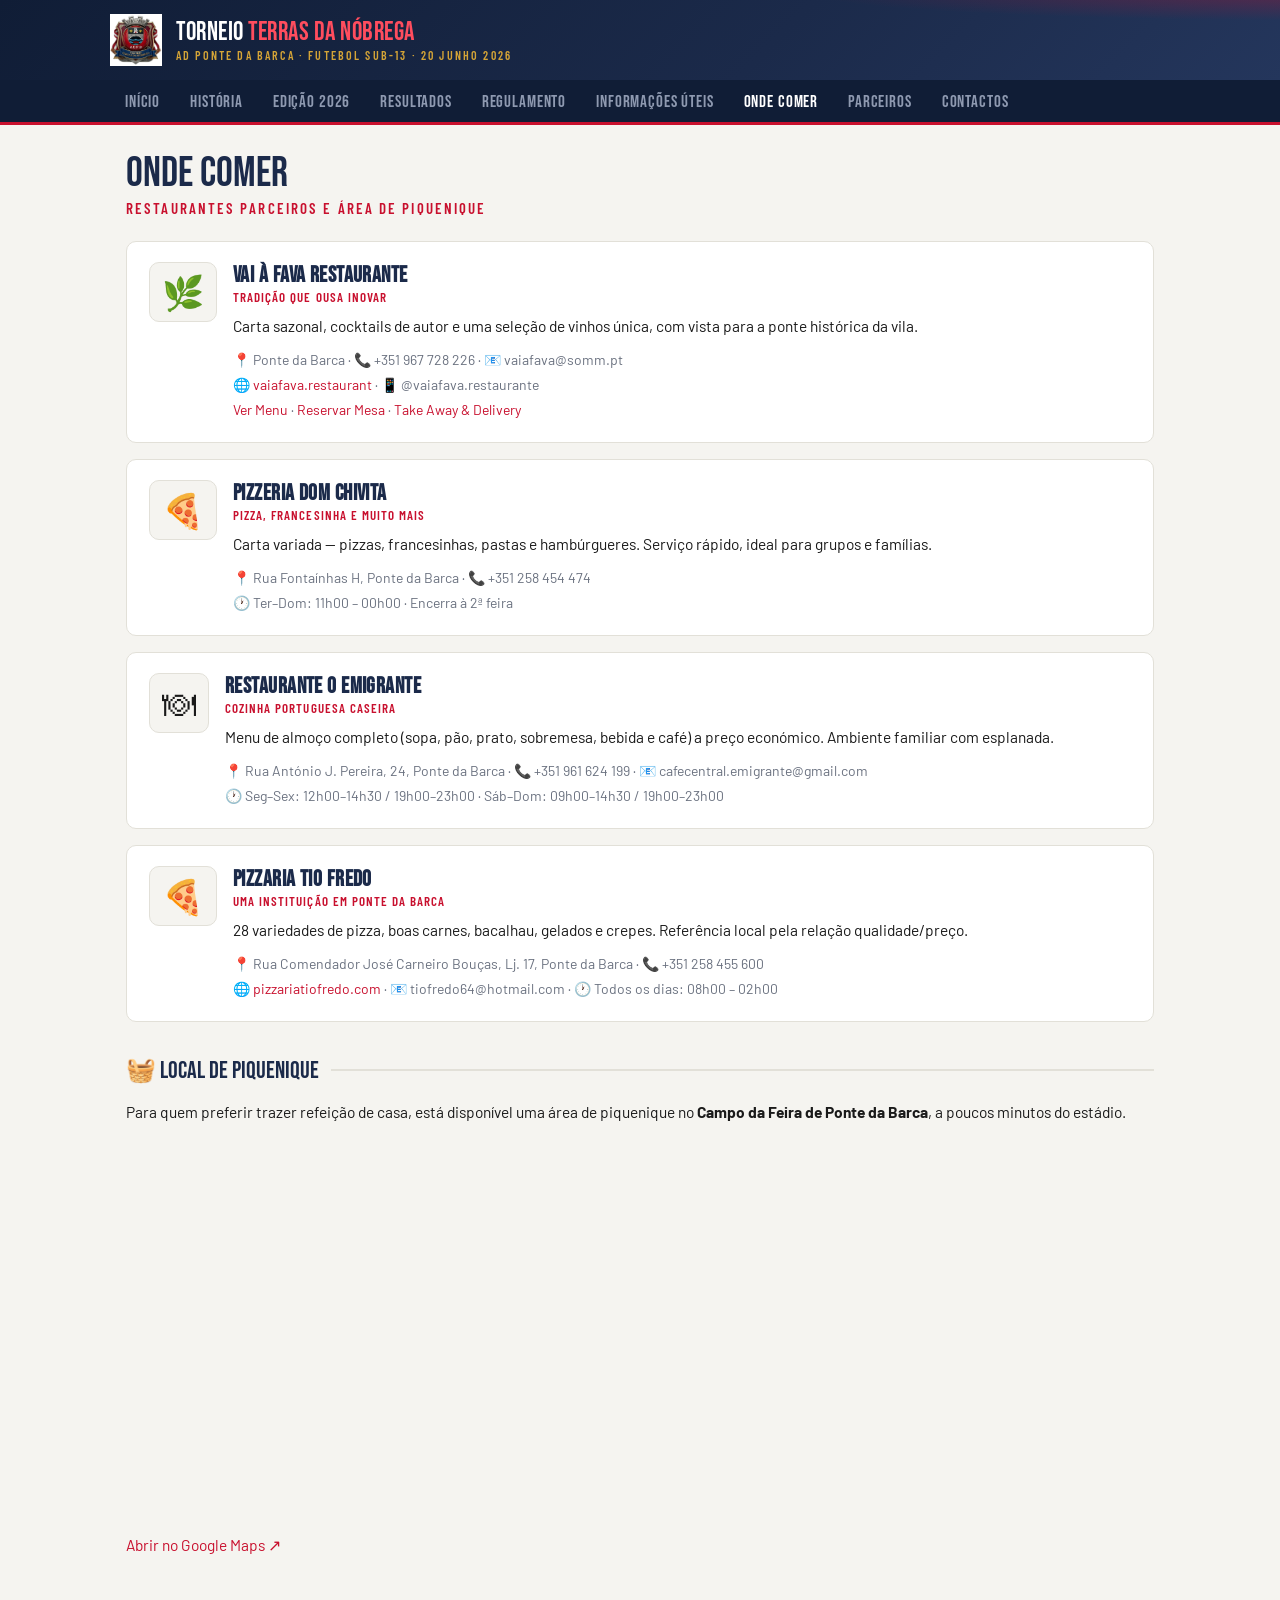
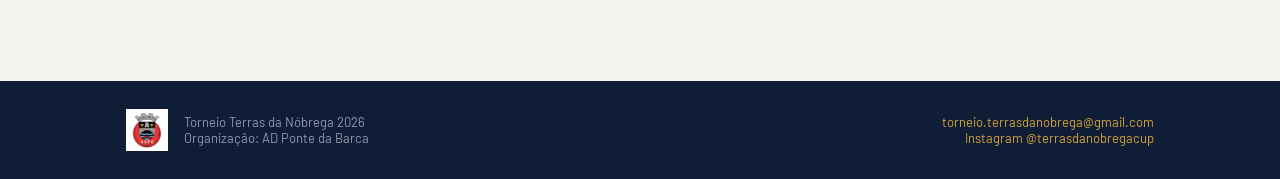
==== onde-comer.html @ b2621d27 "Add files via upload" ====
<!DOCTYPE html>
<html lang="pt">
<head>
<meta charset="UTF-8">
<meta name="viewport" content="width=device-width, initial-scale=1.0">
<title>Onde Comer — Torneio Terras da Nóbrega 2026</title>
<meta name="description" content="Torneio Terras da Nóbrega 2026 · Futebol Sub-13 · 20 de junho · Estádio Municipal de Ponte da Barca · AD Ponte da Barca">
<link rel="icon" href="assets/adpb.png">
<link rel="preconnect" href="https://fonts.googleapis.com">
<link href="https://fonts.googleapis.com/css2?family=Bebas+Neue&family=Barlow+Condensed:wght@500;600;700&family=Barlow:wght@400;500;600;700&display=swap" rel="stylesheet">
<link rel="stylesheet" href="assets/style.css">
</head>
<body>
<div class="topbar"><div class="topbar-inner">
  <img src="assets/crest.png" alt="Emblema Torneio Terras da Nóbrega">
  <div class="brand">
    <div class="t1">TORNEIO <span>TERRAS DA NÓBREGA</span></div>
    <div class="t2">AD Ponte da Barca · Futebol Sub-13 · 20 junho 2026</div>
  </div>
</div></div>
<nav><div class="nav-inner"><a href="index.html" class="">Início</a><a href="historia.html" class="">História</a><a href="edicao-2026.html" class="">Edição 2026</a><a href="resultados.html" class="">Resultados</a><a href="regulamento.html" class="">Regulamento</a><a href="informacoes.html" class="">Informações Úteis</a><a href="onde-comer.html" class="on">Onde Comer</a><a href="parceiros.html" class="">Parceiros</a><a href="contactos.html" class="">Contactos</a></div></nav>
<main>

<div class="page-title">Onde Comer</div>
<div class="page-sub">Restaurantes parceiros e área de piquenique</div>

<div class="card resto">
  <div class="emoji">🌿</div>
  <div>
    <h3>Vai à Fava Restaurante</h3>
    <div class="tag">Tradição que ousa inovar</div>
    <p style="margin-bottom:8px">Carta sazonal, cocktails de autor e uma seleção de vinhos única, com vista para a ponte histórica da vila.</p>
    <div class="info">📍 Ponte da Barca · 📞 +351 967 728 226 · 📧 vaiafava@somm.pt<br>
    🌐 <a href="https://vaiafava.restaurant" target="_blank" rel="noopener">vaiafava.restaurant</a> · 📱 @vaiafava.restaurante<br>
    <a href="https://qrbox.menu/en/m/VaiaFava/menu" target="_blank" rel="noopener">Ver Menu</a> · <a href="https://www.foodbooking.com/api/res/56_r_gq" target="_blank" rel="noopener">Reservar Mesa</a> · <a href="https://www.foodbooking.com/api/fb/56_r_gq" target="_blank" rel="noopener">Take Away &amp; Delivery</a></div>
  </div>
</div>

<div class="card resto">
  <div class="emoji">🍕</div>
  <div>
    <h3>Pizzeria Dom Chivita</h3>
    <div class="tag">Pizza, francesinha e muito mais</div>
    <p style="margin-bottom:8px">Carta variada — pizzas, francesinhas, pastas e hambúrgueres. Serviço rápido, ideal para grupos e famílias.</p>
    <div class="info">📍 Rua Fontaínhas H, Ponte da Barca · 📞 +351 258 454 474<br>🕐 Ter–Dom: 11h00 – 00h00 · Encerra à 2ª feira</div>
  </div>
</div>

<div class="card resto">
  <div class="emoji">🍽</div>
  <div>
    <h3>Restaurante O Emigrante</h3>
    <div class="tag">Cozinha portuguesa caseira</div>
    <p style="margin-bottom:8px">Menu de almoço completo (sopa, pão, prato, sobremesa, bebida e café) a preço económico. Ambiente familiar com esplanada.</p>
    <div class="info">📍 Rua António J. Pereira, 24, Ponte da Barca · 📞 +351 961 624 199 · 📧 cafecentral.emigrante@gmail.com<br>🕐 Seg–Sex: 12h00–14h30 / 19h00–23h00 · Sáb–Dom: 09h00–14h30 / 19h00–23h00</div>
  </div>
</div>

<div class="card resto">
  <div class="emoji">🍕</div>
  <div>
    <h3>Pizzaria Tio Fredo</h3>
    <div class="tag">Uma instituição em Ponte da Barca</div>
    <p style="margin-bottom:8px">28 variedades de pizza, boas carnes, bacalhau, gelados e crepes. Referência local pela relação qualidade/preço.</p>
    <div class="info">📍 Rua Comendador José Carneiro Bouças, Lj. 17, Ponte da Barca · 📞 +351 258 455 600<br>
    🌐 <a href="https://pizzariatiofredo.com" target="_blank" rel="noopener">pizzariatiofredo.com</a> · 📧 tiofredo64@hotmail.com · 🕐 Todos os dias: 08h00 – 02h00</div>
  </div>
</div>

<div class="section-title">🧺 Local de Piquenique</div>
<p>Para quem preferir trazer refeição de casa, está disponível uma área de piquenique no <b>Campo da Feira de Ponte da Barca</b>, a poucos minutos do estádio.</p>
<iframe class="map" src="https://www.google.com/maps?q=Campo+da+Feira+de+Ponte+da+Barca&output=embed" loading="lazy" title="Mapa do Campo da Feira de Ponte da Barca"></iframe>
<p style="margin-top:10px"><a href="https://maps.app.goo.gl/uXt1y6jg1EkdXCC66" target="_blank" rel="noopener">Abrir no Google Maps ↗</a></p>

</main>
<footer><div class="foot-inner">
  <img src="assets/adpb.png" alt="AD Ponte da Barca">
  <div>Torneio Terras da Nóbrega 2026<br>Organização: AD Ponte da Barca</div>
  <div class="foot-right">
    <a href="mailto:torneio.terrasdanobrega@gmail.com">torneio.terrasdanobrega@gmail.com</a><br>
    <a href="https://www.instagram.com/terrasdanobregacup" target="_blank" rel="noopener">Instagram @terrasdanobregacup</a>
  </div>
</div></footer>
</body>
</html>
---- assets/style.css ----
:root{
  --red:#C8102E;--red-dark:#8B0000;--navy:#1B2A4A;--navy-deep:#101D36;
  --gold:#D4A437;--paper:#F5F4F0;--line:#E2E0D8;--ink:#1A1A1A;--muted:#6B7280;--green:#1B7A3D;
}
*{margin:0;padding:0;box-sizing:border-box}
body{font-family:'Barlow',sans-serif;background:var(--paper);color:var(--ink);-webkit-font-smoothing:antialiased}
img{max-width:100%;display:block}
a{color:var(--red);text-decoration:none}
a:hover{text-decoration:underline}

/* ===== TOPBAR + NAV ===== */
.topbar{
  background:linear-gradient(135deg,var(--navy-deep),var(--navy) 60%,#24365C);
  color:#fff;padding:14px 16px;position:relative;overflow:hidden;
}
.topbar::after{content:'';position:absolute;inset:0;background:radial-gradient(ellipse 70% 60% at 105% -10%,rgba(200,16,46,.35),transparent 60%);pointer-events:none}
.topbar-inner{max-width:1060px;margin:0 auto;display:flex;align-items:center;gap:14px;position:relative;z-index:1}
.topbar img{width:52px;height:52px;object-fit:contain;flex-shrink:0}
.brand{line-height:1}
.brand .t1{font-family:'Bebas Neue',sans-serif;font-size:26px;letter-spacing:.02em}
.brand .t1 span{color:#FF4D5E}
.brand .t2{font-family:'Barlow Condensed',sans-serif;font-size:12px;font-weight:600;letter-spacing:.18em;text-transform:uppercase;color:var(--gold);margin-top:3px}
nav{background:var(--navy-deep);border-bottom:3px solid var(--red);position:sticky;top:0;z-index:60}
.nav-inner{max-width:1060px;margin:0 auto;display:flex;overflow-x:auto;scrollbar-width:none}
.nav-inner::-webkit-scrollbar{display:none}
.nav-inner a{
  font-family:'Bebas Neue',sans-serif;font-size:17px;letter-spacing:.05em;
  color:#8E99B0;padding:12px 15px 10px;white-space:nowrap;
  border-bottom:3px solid transparent;margin-bottom:-3px;
}
.nav-inner a:hover{color:#fff;text-decoration:none}
.nav-inner a.on{color:#fff;border-bottom-color:var(--gold)}

main{max-width:1060px;margin:0 auto;padding:28px 16px 70px}
.page-title{font-family:'Bebas Neue',sans-serif;font-size:clamp(30px,5vw,42px);color:var(--navy);line-height:1}
.page-sub{font-family:'Barlow Condensed',sans-serif;font-size:15px;font-weight:600;letter-spacing:.14em;text-transform:uppercase;color:var(--red);margin:4px 0 24px}
.section-title{font-family:'Bebas Neue',sans-serif;font-size:24px;color:var(--navy);display:flex;align-items:center;gap:12px;margin:34px 0 14px}
.section-title::after{content:'';flex:1;height:2px;background:var(--line)}
p{line-height:1.65;margin-bottom:14px;font-size:15.5px}
ul.list{margin:0 0 16px 20px}
ul.list li{margin-bottom:8px;line-height:1.55;font-size:15.5px}

.card{background:#fff;border:1px solid var(--line);border-radius:10px;padding:20px 22px;margin-bottom:16px}
.grid-2{display:grid;grid-template-columns:repeat(auto-fit,minmax(280px,1fr));gap:16px}
.grid-3{display:grid;grid-template-columns:repeat(auto-fit,minmax(230px,1fr));gap:16px}

.btn{
  display:inline-block;background:var(--red);color:#fff;font-family:'Barlow Condensed',sans-serif;
  font-weight:700;font-size:15px;letter-spacing:.1em;text-transform:uppercase;
  padding:11px 24px;border-radius:6px;border:none;cursor:pointer;
}
.btn:hover{background:var(--red-dark);text-decoration:none}
.btn.ghost{background:transparent;border:2px solid var(--navy);color:var(--navy)}
.btn.ghost:hover{background:var(--navy);color:#fff}

.pill{
  display:inline-block;font-family:'Barlow Condensed',sans-serif;font-weight:700;
  font-size:12px;letter-spacing:.12em;text-transform:uppercase;
  background:var(--navy);color:#fff;padding:4px 12px;border-radius:4px;
}
.pill.gold{background:var(--gold)}
.pill.red{background:var(--red)}

/* ===== HERO (Início) ===== */
.hero{
  background:linear-gradient(150deg,var(--navy-deep) 0%,var(--navy) 55%,#2A3D66 100%);
  color:#fff;border-radius:14px;overflow:hidden;position:relative;
  display:grid;grid-template-columns:1.2fr .8fr;gap:0;align-items:center;
  margin-bottom:26px;
}
.hero::after{content:'';position:absolute;inset:0;background:radial-gradient(ellipse 60% 80% at 100% 0%,rgba(200,16,46,.4),transparent 55%),radial-gradient(ellipse 50% 60% at 0% 100%,rgba(212,164,55,.15),transparent 60%);pointer-events:none}
.hero-text{padding:42px 36px;position:relative;z-index:1}
.hero-text .eyebrow{font-family:'Barlow Condensed',sans-serif;font-weight:600;font-size:13px;letter-spacing:.22em;text-transform:uppercase;color:var(--gold)}
.hero-text h1{font-family:'Bebas Neue',sans-serif;font-size:clamp(40px,6vw,64px);line-height:.95;margin:8px 0 6px}
.hero-text h1 span{color:#FF4D5E}
.hero-text .lead{color:#C9D2E4;font-size:16px;margin-bottom:22px}
.hero-img{position:relative;z-index:1;padding:24px}
.hero-img img{filter:drop-shadow(0 12px 30px rgba(0,0,0,.45))}
@media(max-width:760px){.hero{grid-template-columns:1fr}.hero-img{display:none}}

/* countdown */
.count{display:flex;gap:10px;margin:20px 0 24px;flex-wrap:wrap}
.count .unit{background:rgba(255,255,255,.08);border:1px solid rgba(255,255,255,.16);border-radius:8px;padding:10px 0;text-align:center;min-width:72px}
.count .num{font-family:'Bebas Neue',sans-serif;font-size:32px;line-height:1}
.count .lbl{font-family:'Barlow Condensed',sans-serif;font-size:11px;font-weight:600;letter-spacing:.16em;text-transform:uppercase;color:#AFB9CD;margin-top:3px}

/* info strip */
.strip{display:grid;grid-template-columns:repeat(auto-fit,minmax(170px,1fr));gap:12px;margin-bottom:8px}
.strip .item{background:#fff;border:1px solid var(--line);border-radius:10px;padding:16px;text-align:center}
.strip .ico{font-size:24px}
.strip .k{font-family:'Barlow Condensed',sans-serif;font-weight:700;font-size:12px;letter-spacing:.14em;text-transform:uppercase;color:var(--muted);margin:6px 0 2px}
.strip .v{font-weight:700;font-size:15px;color:var(--navy)}

/* group tables (edição) */
.gcard{background:#fff;border:1px solid var(--line);border-radius:10px;overflow:hidden}
.gcard .ghead{background:var(--red-dark);color:#fff;font-family:'Bebas Neue',sans-serif;font-size:19px;letter-spacing:.08em;padding:9px 16px}
.gcard ul{list-style:none}
.gcard li{padding:11px 16px;border-bottom:1px solid #F0EEE8;font-weight:600;font-size:14.5px}
.gcard li:last-child{border-bottom:none}

/* restaurants */
.resto{display:grid;grid-template-columns:auto 1fr;gap:16px;align-items:start}
.resto .emoji{font-size:34px;line-height:1;background:var(--paper);border:1px solid var(--line);border-radius:10px;padding:12px}
.resto h3{font-family:'Bebas Neue',sans-serif;font-size:22px;color:var(--navy);letter-spacing:.02em}
.resto .tag{font-family:'Barlow Condensed',sans-serif;font-size:13px;font-weight:600;letter-spacing:.08em;text-transform:uppercase;color:var(--red);margin-bottom:8px}
.resto .info{font-size:14px;color:var(--muted);line-height:1.8}

/* partners */
.partners{display:grid;grid-template-columns:repeat(auto-fit,minmax(190px,1fr));gap:16px}
.partners .p{background:#fff;border:1px solid var(--line);border-radius:10px;padding:18px;display:flex;align-items:center;justify-content:center;min-height:150px}
.partners img{max-height:120px;object-fit:contain}

/* regulation */
.reg h2{font-family:'Bebas Neue',sans-serif;font-size:21px;color:var(--red-dark);margin:26px 0 10px;letter-spacing:.03em}
.reg h2:first-of-type{margin-top:0}

iframe.map{width:100%;height:380px;border:0;border-radius:10px}
iframe.app{width:100%;border:0;border-radius:10px;min-height:1200px}

footer{background:var(--navy-deep);color:#8E99B0;margin-top:40px}
.foot-inner{max-width:1060px;margin:0 auto;padding:28px 16px;display:flex;align-items:center;gap:16px;flex-wrap:wrap;font-size:13px}
.foot-inner img{width:42px;height:42px;object-fit:contain}
.foot-inner a{color:var(--gold)}
.foot-right{margin-left:auto;text-align:right}
@media(max-width:560px){.foot-right{margin-left:0;text-align:left}}
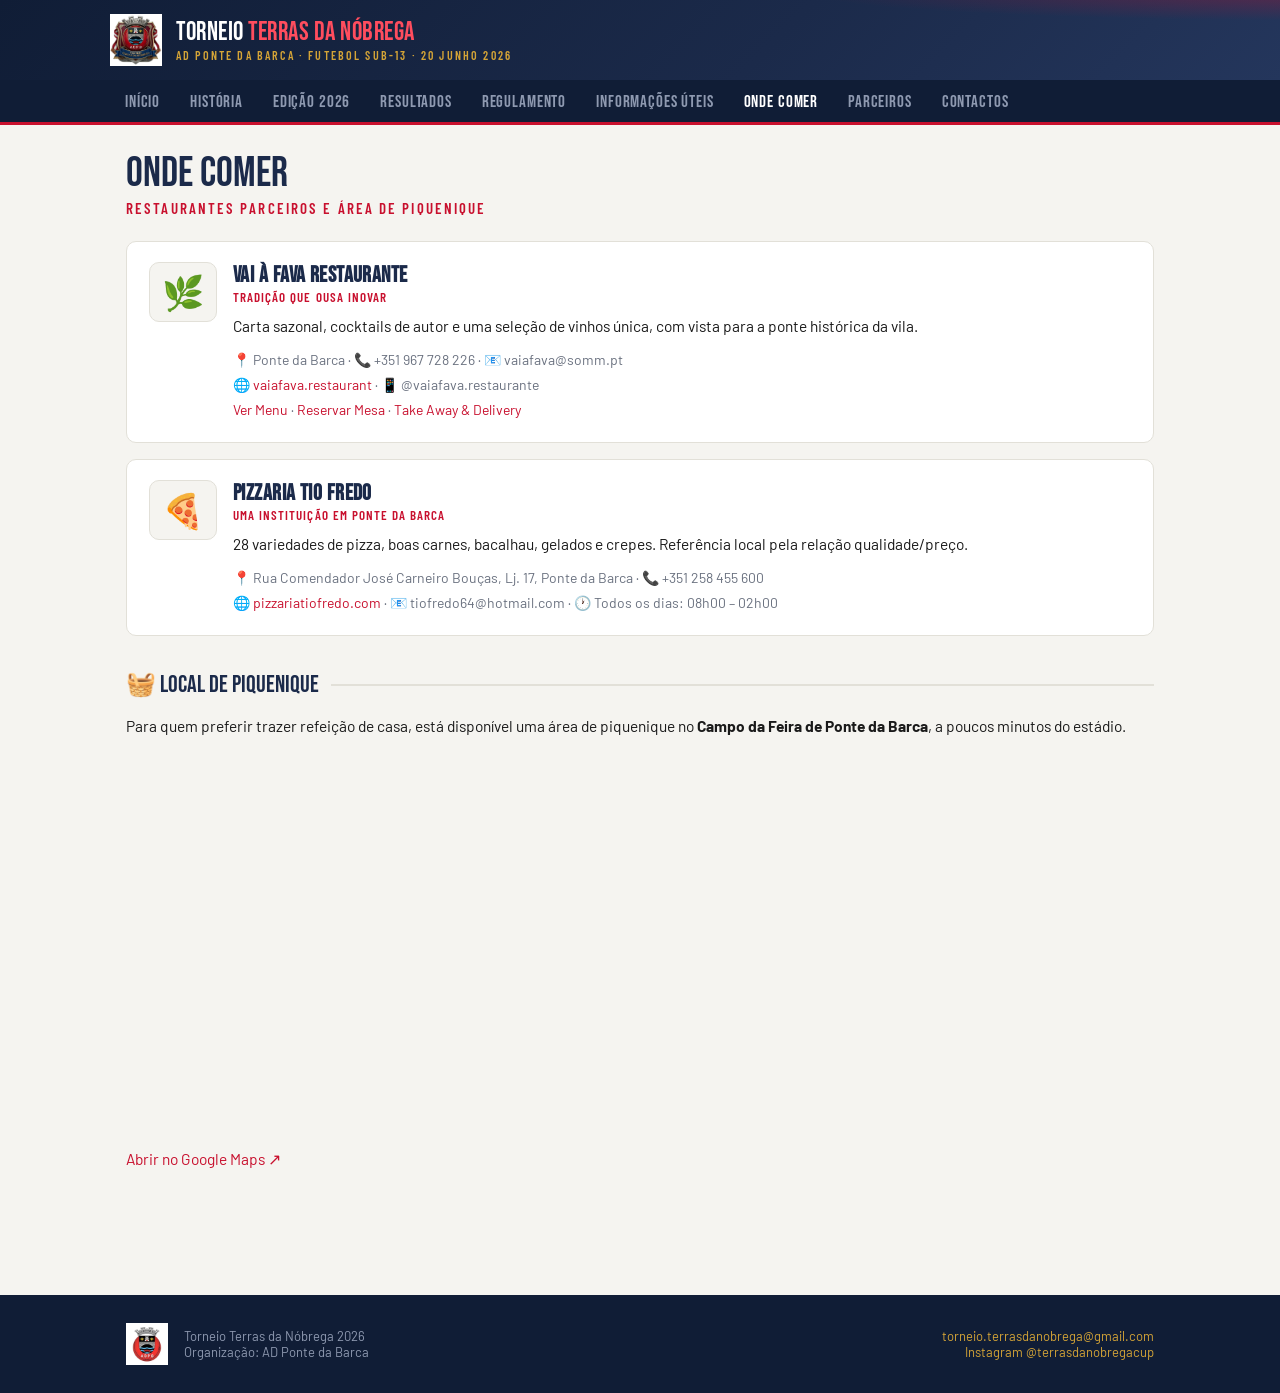
==== commit e60be5f6: "Add files via upload retirado a chivita e emigreante" ====
--- a/onde-comer.html
+++ b/onde-comer.html
@@ -39,26 +39,6 @@
 <div class="card resto">
   <div class="emoji">🍕</div>
   <div>
-    <h3>Pizzeria Dom Chivita</h3>
-    <div class="tag">Pizza, francesinha e muito mais</div>
-    <p style="margin-bottom:8px">Carta variada — pizzas, francesinhas, pastas e hambúrgueres. Serviço rápido, ideal para grupos e famílias.</p>
-    <div class="info">📍 Rua Fontaínhas H, Ponte da Barca · 📞 +351 258 454 474<br>🕐 Ter–Dom: 11h00 – 00h00 · Encerra à 2ª feira</div>
-  </div>
-</div>
-
-<div class="card resto">
-  <div class="emoji">🍽</div>
-  <div>
-    <h3>Restaurante O Emigrante</h3>
-    <div class="tag">Cozinha portuguesa caseira</div>
-    <p style="margin-bottom:8px">Menu de almoço completo (sopa, pão, prato, sobremesa, bebida e café) a preço económico. Ambiente familiar com esplanada.</p>
-    <div class="info">📍 Rua António J. Pereira, 24, Ponte da Barca · 📞 +351 961 624 199 · 📧 cafecentral.emigrante@gmail.com<br>🕐 Seg–Sex: 12h00–14h30 / 19h00–23h00 · Sáb–Dom: 09h00–14h30 / 19h00–23h00</div>
-  </div>
-</div>
-
-<div class="card resto">
-  <div class="emoji">🍕</div>
-  <div>
     <h3>Pizzaria Tio Fredo</h3>
     <div class="tag">Uma instituição em Ponte da Barca</div>
     <p style="margin-bottom:8px">28 variedades de pizza, boas carnes, bacalhau, gelados e crepes. Referência local pela relação qualidade/preço.</p>
@@ -82,4 +62,4 @@
   </div>
 </div></footer>
 </body>
-</html>+</html>
